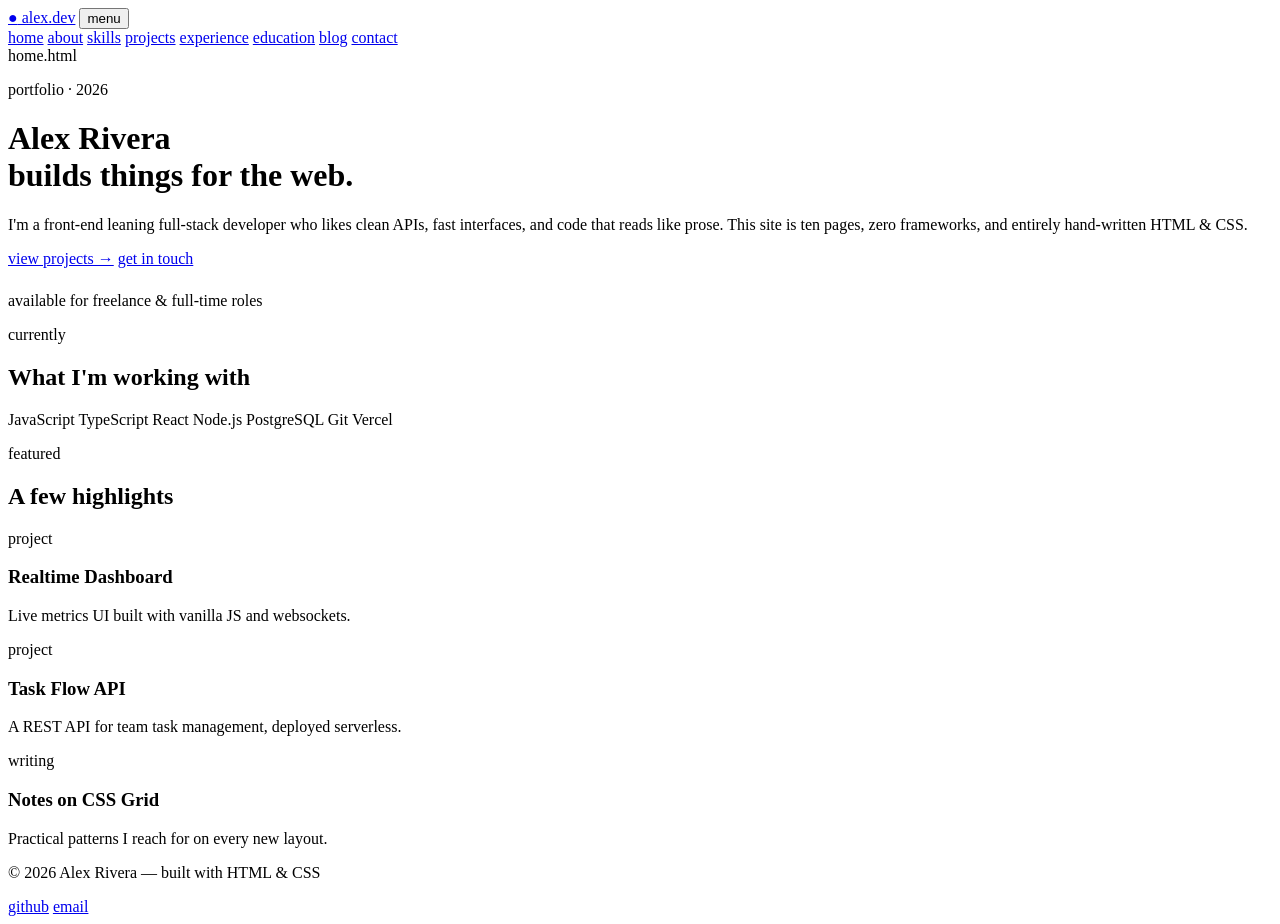
==== index.html @ 83e4cebb "Add files via upload" ====
<!DOCTYPE html>
<html lang="en">
<head>
<meta charset="UTF-8">
<meta name="viewport" content="width=device-width, initial-scale=1.0">
<title>Alex Rivera — Web Developer</title>
<link rel="stylesheet" href="css/style.css">
</head>
<body>

<nav class="topnav">
  <div class="topnav-inner">
    <a href="index.html" class="brand"><span class="dot">●</span> alex.dev</a>
    <button class="navtoggle" aria-label="Toggle navigation">menu</button>
    <div class="navlinks">
      <a href="index.html" class="active">home</a>
      <a href="about.html">about</a>
      <a href="skills.html">skills</a>
      <a href="projects-01.html">projects</a>
      <a href="experience.html">experience</a>
      <a href="education.html">education</a>
      <a href="blog.html">blog</a>
      <a href="contact.html">contact</a>
    </div>
  </div>
</nav>

<div class="shell">
  <div class="pane">
    <div class="pane-tabbar">
      <div class="pane-tab current">home.html</div>
      <div class="pane-dots"><span></span><span></span><span></span></div>
    </div>
    <div class="pane-body">
      <p class="eyebrow">portfolio · 2026</p>
      <h1>Alex Rivera<span class="cursor"></span><br>builds things for the web.</h1>
      <p style="margin-top:18px;">I'm a front-end leaning full-stack developer who likes clean APIs,
      fast interfaces, and code that reads like prose. This site is ten pages, zero frameworks,
      and entirely hand-written HTML &amp; CSS.</p>
      <div class="btnrow">
        <a href="projects-01.html" class="btn btn-primary">view projects →</a>
        <a href="contact.html" class="btn">get in touch</a>
      </div>
      <p class="status" style="margin-top:24px;">available for freelance &amp; full-time roles</p>
    </div>
  </div>

  <section class="reveal">
    <p class="eyebrow">currently</p>
    <h2>What I'm working with</h2>
    <div class="pillrow">
      <span class="pill">JavaScript</span>
      <span class="pill">TypeScript</span>
      <span class="pill">React</span>
      <span class="pill">Node.js</span>
      <span class="pill">PostgreSQL</span>
      <span class="pill">Git</span>
      <span class="pill">Vercel</span>
    </div>
  </section>

  <section class="reveal">
    <p class="eyebrow">featured</p>
    <h2>A few highlights</h2>
    <div class="grid">
      <div class="card">
        <span class="tag">project</span>
        <h3>Realtime Dashboard</h3>
        <p>Live metrics UI built with vanilla JS and websockets.</p>
      </div>
      <div class="card">
        <span class="tag">project</span>
        <h3>Task Flow API</h3>
        <p>A REST API for team task management, deployed serverless.</p>
      </div>
      <div class="card">
        <span class="tag">writing</span>
        <h3>Notes on CSS Grid</h3>
        <p>Practical patterns I reach for on every new layout.</p>
      </div>
    </div>
  </section>
</div>

<footer>
  <div class="shell">
    <p>© 2026 Alex Rivera — built with HTML &amp; CSS</p>
    <div class="footlinks">
      <a href="https://github.com/" target="_blank" rel="noopener">github</a>
      <a href="contact.html">email</a>
    </div>
  </div>
</footer>

<script src="assets/main.js"></script>
</body>
</html>
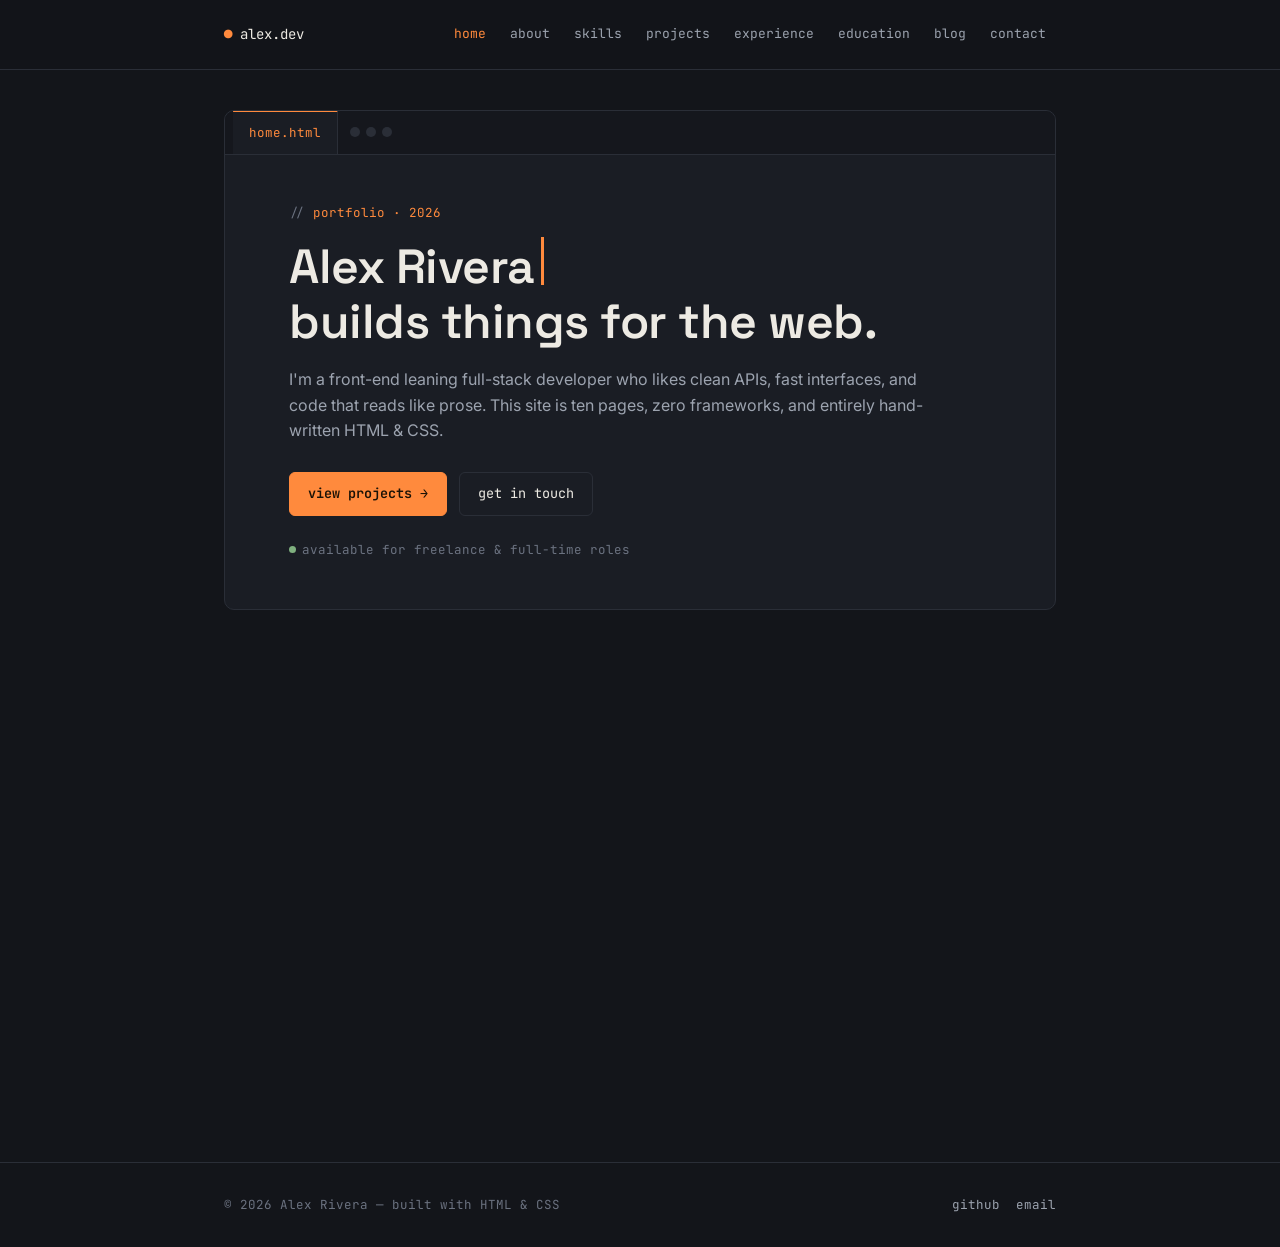
==== commit 2c1317a3: "Update stylesheet and script links in index.html" ====
--- a/index.html
+++ b/index.html
@@ -4,7 +4,7 @@
 <meta charset="UTF-8">
 <meta name="viewport" content="width=device-width, initial-scale=1.0">
 <title>Alex Rivera — Web Developer</title>
-<link rel="stylesheet" href="css/style.css">
+<link rel="stylesheet" href="style.css">
 </head>
 <body>
 
@@ -16,10 +16,10 @@
       <a href="index.html" class="active">home</a>
       <a href="about.html">about</a>
       <a href="skills.html">skills</a>
-      <a href="projects-01.html">projects</a>
+      <a href="Auwal.html">projects</a>
       <a href="experience.html">experience</a>
       <a href="education.html">education</a>
-      <a href="blog.html">blog</a>
+      <a href="Certificate.html">blog</a>
       <a href="contact.html">contact</a>
     </div>
   </div>
@@ -92,6 +92,6 @@
   </div>
 </footer>
 
-<script src="assets/main.js"></script>
+<script src="main.js"></script>
 </body>
 </html>
--- a/style.css
+++ b/style.css
@@ -0,0 +1,367 @@
+@import url('https://fonts.googleapis.com/css2?family=Space+Grotesk:wght@500;600;700&family=Inter:wght@400;500;600&family=JetBrains+Mono:wght@400;500;600&display=swap');
+
+/* ---------- Tokens ---------- */
+:root {
+  --bg:        #13151A;
+  --bg-raised: #1A1D24;
+  --border:    #2A2E37;
+  --text:      #EDEAE3;
+  --text-dim:  #9CA3AF;
+  --text-mute: #6B7280;
+  --accent:    #FF8A3D;
+  --accent-dim:#7A4A26;
+  --ok:        #7FB07F;
+
+  --display: 'Space Grotesk', sans-serif;
+  --body:    'Inter', sans-serif;
+  --mono:    'JetBrains Mono', monospace;
+
+  --max: 880px;
+}
+
+* { margin: 0; padding: 0; box-sizing: border-box; }
+
+html { scroll-behavior: smooth; }
+
+body {
+  background: var(--bg);
+  color: var(--text);
+  font-family: var(--body);
+  line-height: 1.6;
+  font-size: 16px;
+  -webkit-font-smoothing: antialiased;
+}
+
+a { color: inherit; text-decoration: none; }
+
+img { max-width: 100%; display: block; }
+
+:focus-visible {
+  outline: 2px solid var(--accent);
+  outline-offset: 3px;
+}
+
+@media (prefers-reduced-motion: reduce) {
+  * { animation: none !important; transition: none !important; scroll-behavior: auto !important; }
+}
+
+/* ---------- Layout shell ---------- */
+.shell {
+  max-width: var(--max);
+  margin: 0 auto;
+  padding: 0 24px;
+}
+
+/* Top nav */
+.topnav {
+  border-bottom: 1px solid var(--border);
+  position: sticky;
+  top: 0;
+  background: rgba(19, 21, 26, 0.92);
+  backdrop-filter: blur(6px);
+  z-index: 50;
+}
+.topnav-inner {
+  max-width: var(--max);
+  margin: 0 auto;
+  padding: 18px 24px;
+  display: flex;
+  align-items: center;
+  justify-content: space-between;
+  gap: 16px;
+}
+.brand {
+  font-family: var(--mono);
+  font-size: 14px;
+  color: var(--text);
+  display: flex;
+  align-items: center;
+  gap: 8px;
+  white-space: nowrap;
+}
+.brand .dot { color: var(--accent); }
+.navlinks {
+  display: flex;
+  gap: 4px;
+  flex-wrap: wrap;
+  font-family: var(--mono);
+  font-size: 13px;
+}
+.navlinks a {
+  padding: 6px 10px;
+  border-radius: 4px;
+  color: var(--text-dim);
+  transition: color .15s, background .15s;
+}
+.navlinks a:hover { color: var(--text); background: var(--bg-raised); }
+.navlinks a.active { color: var(--accent); }
+
+.navtoggle {
+  display: none;
+  background: none;
+  border: 1px solid var(--border);
+  color: var(--text);
+  font-family: var(--mono);
+  font-size: 13px;
+  padding: 6px 10px;
+  border-radius: 4px;
+}
+
+@media (max-width: 760px) {
+  .navlinks {
+    display: none;
+    width: 100%;
+    flex-direction: column;
+    gap: 2px;
+  }
+  .navlinks.open { display: flex; }
+  .topnav-inner { flex-wrap: wrap; }
+  .navtoggle { display: inline-block; }
+}
+
+/* ---------- The "editor pane" signature ---------- */
+.pane {
+  margin: 40px auto 80px;
+  border: 1px solid var(--border);
+  border-radius: 10px;
+  overflow: hidden;
+  background: var(--bg-raised);
+}
+.pane-tabbar {
+  display: flex;
+  align-items: center;
+  border-bottom: 1px solid var(--border);
+  background: #15171D;
+  padding: 0 8px;
+  overflow-x: auto;
+}
+.pane-tab {
+  font-family: var(--mono);
+  font-size: 12.5px;
+  color: var(--text-mute);
+  padding: 11px 16px;
+  border-right: 1px solid var(--border);
+  white-space: nowrap;
+}
+.pane-tab.current {
+  color: var(--accent);
+  background: var(--bg-raised);
+  border-top: 2px solid var(--accent);
+  margin-top: -1px;
+}
+.pane-dots { display: flex; gap: 6px; padding: 0 12px; }
+.pane-dots span { width: 10px; height: 10px; border-radius: 50%; background: var(--border); }
+
+.pane-body { padding: 48px clamp(24px, 6vw, 64px); }
+
+/* ---------- Type ---------- */
+h1, h2, h3 {
+  font-family: var(--display);
+  font-weight: 600;
+  letter-spacing: -0.01em;
+  line-height: 1.15;
+}
+h1 { font-size: clamp(32px, 5vw, 48px); }
+h2 { font-size: clamp(24px, 3.4vw, 30px); margin-bottom: 18px; }
+h3 { font-size: 19px; margin-bottom: 6px; }
+
+.eyebrow {
+  font-family: var(--mono);
+  font-size: 12.5px;
+  color: var(--accent);
+  text-transform: lowercase;
+  margin-bottom: 14px;
+  display: flex;
+  align-items: center;
+  gap: 8px;
+}
+.eyebrow::before { content: "//"; color: var(--text-mute); }
+
+p { color: var(--text-dim); max-width: 640px; }
+p + p { margin-top: 14px; }
+
+section + section { margin-top: 56px; padding-top: 40px; border-top: 1px solid var(--border); }
+
+/* cursor blink for hero name */
+.cursor {
+  display: inline-block;
+  width: 3px;
+  height: 1em;
+  background: var(--accent);
+  margin-left: 6px;
+  vertical-align: -2px;
+  animation: blink 1.1s steps(1) infinite;
+}
+@keyframes blink { 50% { opacity: 0; } }
+
+/* ---------- Buttons / links ---------- */
+.btn {
+  display: inline-flex;
+  align-items: center;
+  gap: 8px;
+  font-family: var(--mono);
+  font-size: 13.5px;
+  padding: 10px 18px;
+  border-radius: 6px;
+  border: 1px solid var(--border);
+  transition: border-color .15s, color .15s, transform .1s;
+}
+.btn:hover { border-color: var(--accent); color: var(--accent); }
+.btn:active { transform: translateY(1px); }
+.btn-primary {
+  background: var(--accent);
+  color: #1A1206;
+  border-color: var(--accent);
+  font-weight: 600;
+}
+.btn-primary:hover { color: #1A1206; opacity: .92; border-color: var(--accent); }
+
+.btnrow { display: flex; gap: 12px; flex-wrap: wrap; margin-top: 28px; }
+
+.inline-link {
+  color: var(--accent);
+  border-bottom: 1px solid var(--accent-dim);
+}
+.inline-link:hover { border-bottom-color: var(--accent); }
+
+/* ---------- Cards / grid ---------- */
+.grid {
+  display: grid;
+  grid-template-columns: repeat(auto-fit, minmax(220px, 1fr));
+  gap: 16px;
+  margin-top: 20px;
+}
+.card {
+  border: 1px solid var(--border);
+  border-radius: 8px;
+  padding: 20px;
+  background: var(--bg);
+  transition: border-color .15s, transform .15s;
+}
+.card:hover { border-color: var(--accent-dim); transform: translateY(-2px); }
+.card .tag {
+  font-family: var(--mono);
+  font-size: 11px;
+  color: var(--text-mute);
+  text-transform: uppercase;
+  letter-spacing: .04em;
+}
+
+/* tags / pills */
+.pill {
+  font-family: var(--mono);
+  font-size: 11.5px;
+  padding: 4px 10px;
+  border-radius: 100px;
+  border: 1px solid var(--border);
+  color: var(--text-dim);
+  display: inline-block;
+}
+.pillrow { display: flex; flex-wrap: wrap; gap: 8px; margin-top: 10px; }
+
+/* status dot, like git status */
+.status {
+  font-family: var(--mono);
+  font-size: 12.5px;
+  color: var(--text-mute);
+  display: inline-flex;
+  align-items: center;
+  gap: 6px;
+}
+.status::before {
+  content: "";
+  width: 7px; height: 7px;
+  border-radius: 50%;
+  background: var(--ok);
+}
+
+/* skill bars */
+.skill-row { margin-bottom: 16px; }
+.skill-label {
+  display: flex;
+  justify-content: space-between;
+  font-family: var(--mono);
+  font-size: 13px;
+  margin-bottom: 6px;
+  color: var(--text);
+}
+.skill-label span:last-child { color: var(--text-mute); }
+.skill-track {
+  height: 6px;
+  border-radius: 100px;
+  background: var(--bg);
+  border: 1px solid var(--border);
+  overflow: hidden;
+}
+.skill-fill { height: 100%; background: var(--accent); border-radius: 100px; }
+
+/* timeline */
+.tl-item { position: relative; padding-left: 28px; padding-bottom: 32px; border-left: 1px solid var(--border); margin-left: 4px; }
+.tl-item:last-child { border-color: transparent; padding-bottom: 0; }
+.tl-item::before {
+  content: "";
+  position: absolute;
+  left: -4.5px; top: 4px;
+  width: 9px; height: 9px;
+  border-radius: 50%;
+  background: var(--accent);
+  border: 2px solid var(--bg-raised);
+}
+.tl-date { font-family: var(--mono); font-size: 12px; color: var(--text-mute); margin-bottom: 4px; }
+
+/* footer */
+footer {
+  border-top: 1px solid var(--border);
+  padding: 32px 24px;
+  text-align: center;
+}
+footer .shell {
+  display: flex;
+  justify-content: space-between;
+  align-items: center;
+  flex-wrap: wrap;
+  gap: 12px;
+  text-align: left;
+}
+footer p { font-family: var(--mono); font-size: 12.5px; color: var(--text-mute); margin: 0; }
+.footlinks { display: flex; gap: 16px; font-family: var(--mono); font-size: 12.5px; }
+.footlinks a { color: var(--text-dim); }
+.footlinks a:hover { color: var(--accent); }
+
+/* fade-in on scroll */
+.reveal {
+  opacity: 0;
+  transform: translateY(8px);
+  transition: opacity .5s ease, transform .5s ease;
+}
+.reveal.in { opacity: 1; transform: translateY(0); }
+
+/* blog list */
+.post {
+  padding: 18px 0;
+  border-bottom: 1px solid var(--border);
+}
+.post:last-child { border-bottom: none; }
+.post-meta { font-family: var(--mono); font-size: 12px; color: var(--text-mute); margin-bottom: 4px; }
+
+/* contact form */
+.field { margin-bottom: 18px; }
+.field label {
+  display: block;
+  font-family: var(--mono);
+  font-size: 12.5px;
+  color: var(--text-mute);
+  margin-bottom: 6px;
+}
+.field input, .field textarea {
+  width: 100%;
+  background: var(--bg);
+  border: 1px solid var(--border);
+  border-radius: 6px;
+  padding: 10px 12px;
+  color: var(--text);
+  font-family: var(--body);
+  font-size: 14px;
+}
+.field input:focus, .field textarea:focus { outline: none; border-color: var(--accent); }
+.field textarea { resize: vertical; min-height: 120px; }
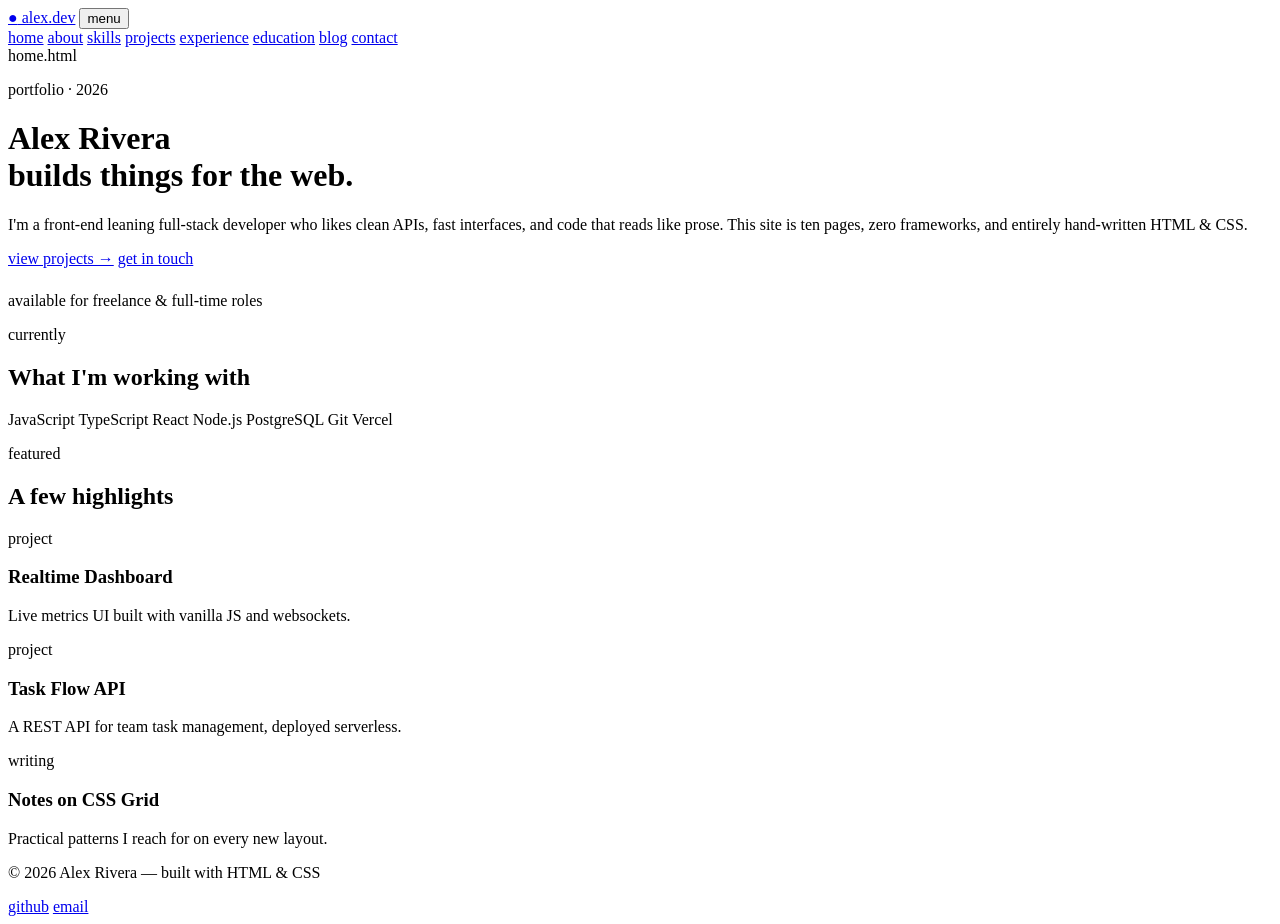
==== commit 18df3dcf: "Add files via upload" ====
--- a/index.html
+++ b/index.html
@@ -4,7 +4,7 @@
 <meta charset="UTF-8">
 <meta name="viewport" content="width=device-width, initial-scale=1.0">
 <title>Alex Rivera — Web Developer</title>
-<link rel="stylesheet" href="style.css">
+<link rel="stylesheet" href="css/style.css">
 </head>
 <body>
 
@@ -16,10 +16,10 @@
       <a href="index.html" class="active">home</a>
       <a href="about.html">about</a>
       <a href="skills.html">skills</a>
-      <a href="Auwal.html">projects</a>
+      <a href="projects-01.html">projects</a>
       <a href="experience.html">experience</a>
       <a href="education.html">education</a>
-      <a href="Certificate.html">blog</a>
+      <a href="blog.html">blog</a>
       <a href="contact.html">contact</a>
     </div>
   </div>
@@ -92,6 +92,6 @@
   </div>
 </footer>
 
-<script src="main.js"></script>
+<script src="assets/main.js"></script>
 </body>
 </html>
